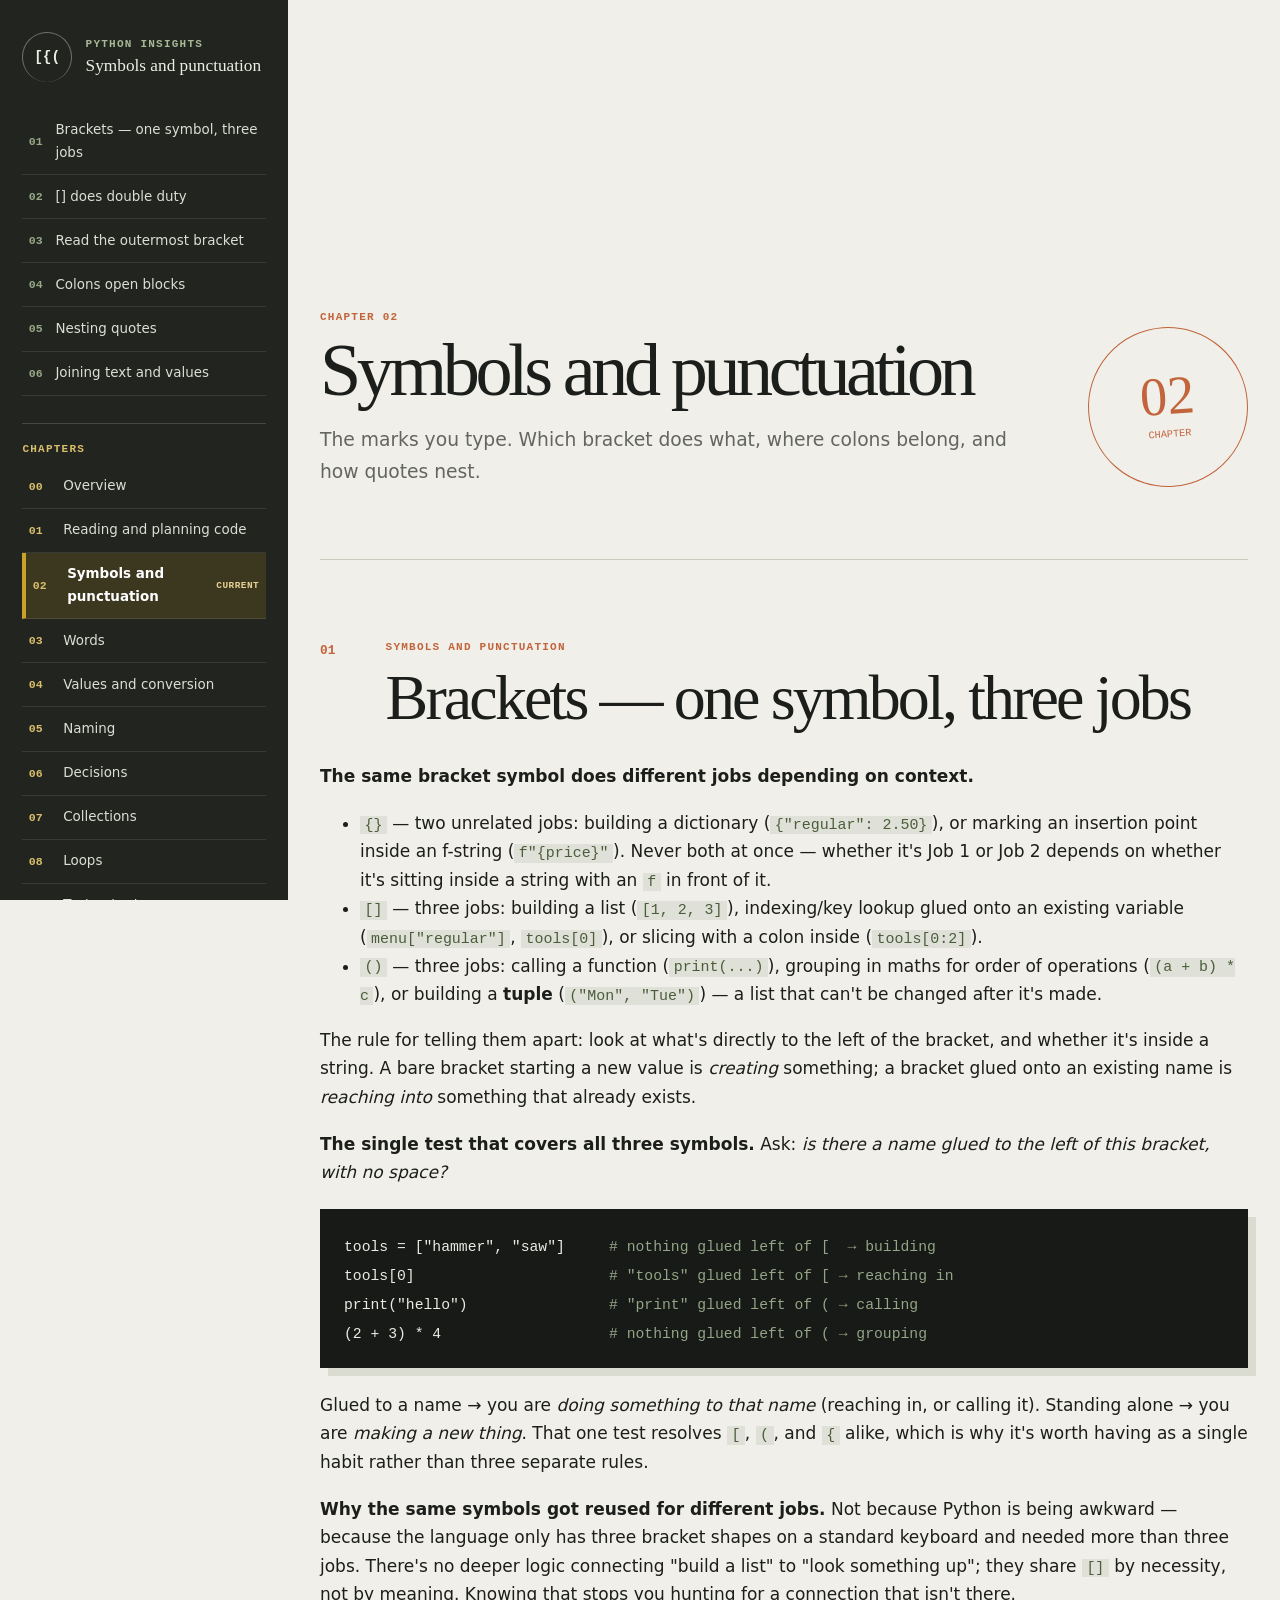
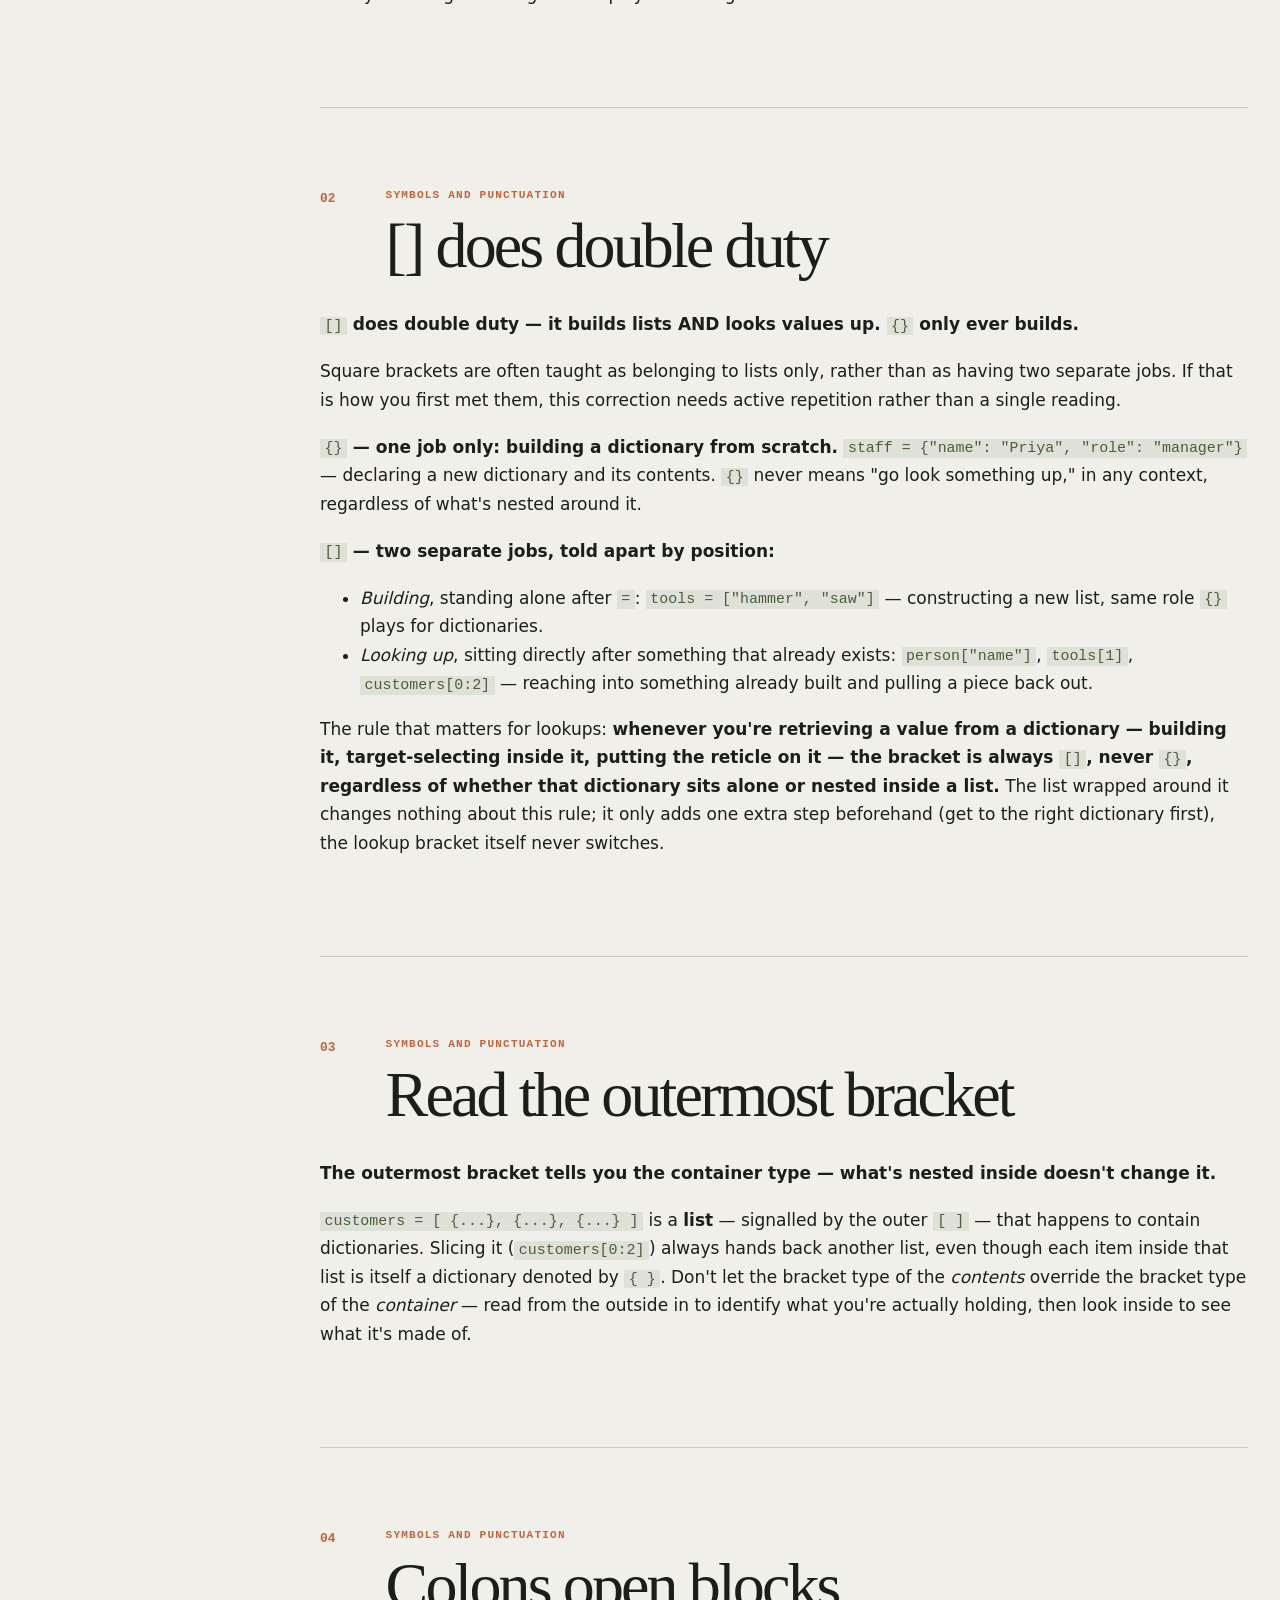
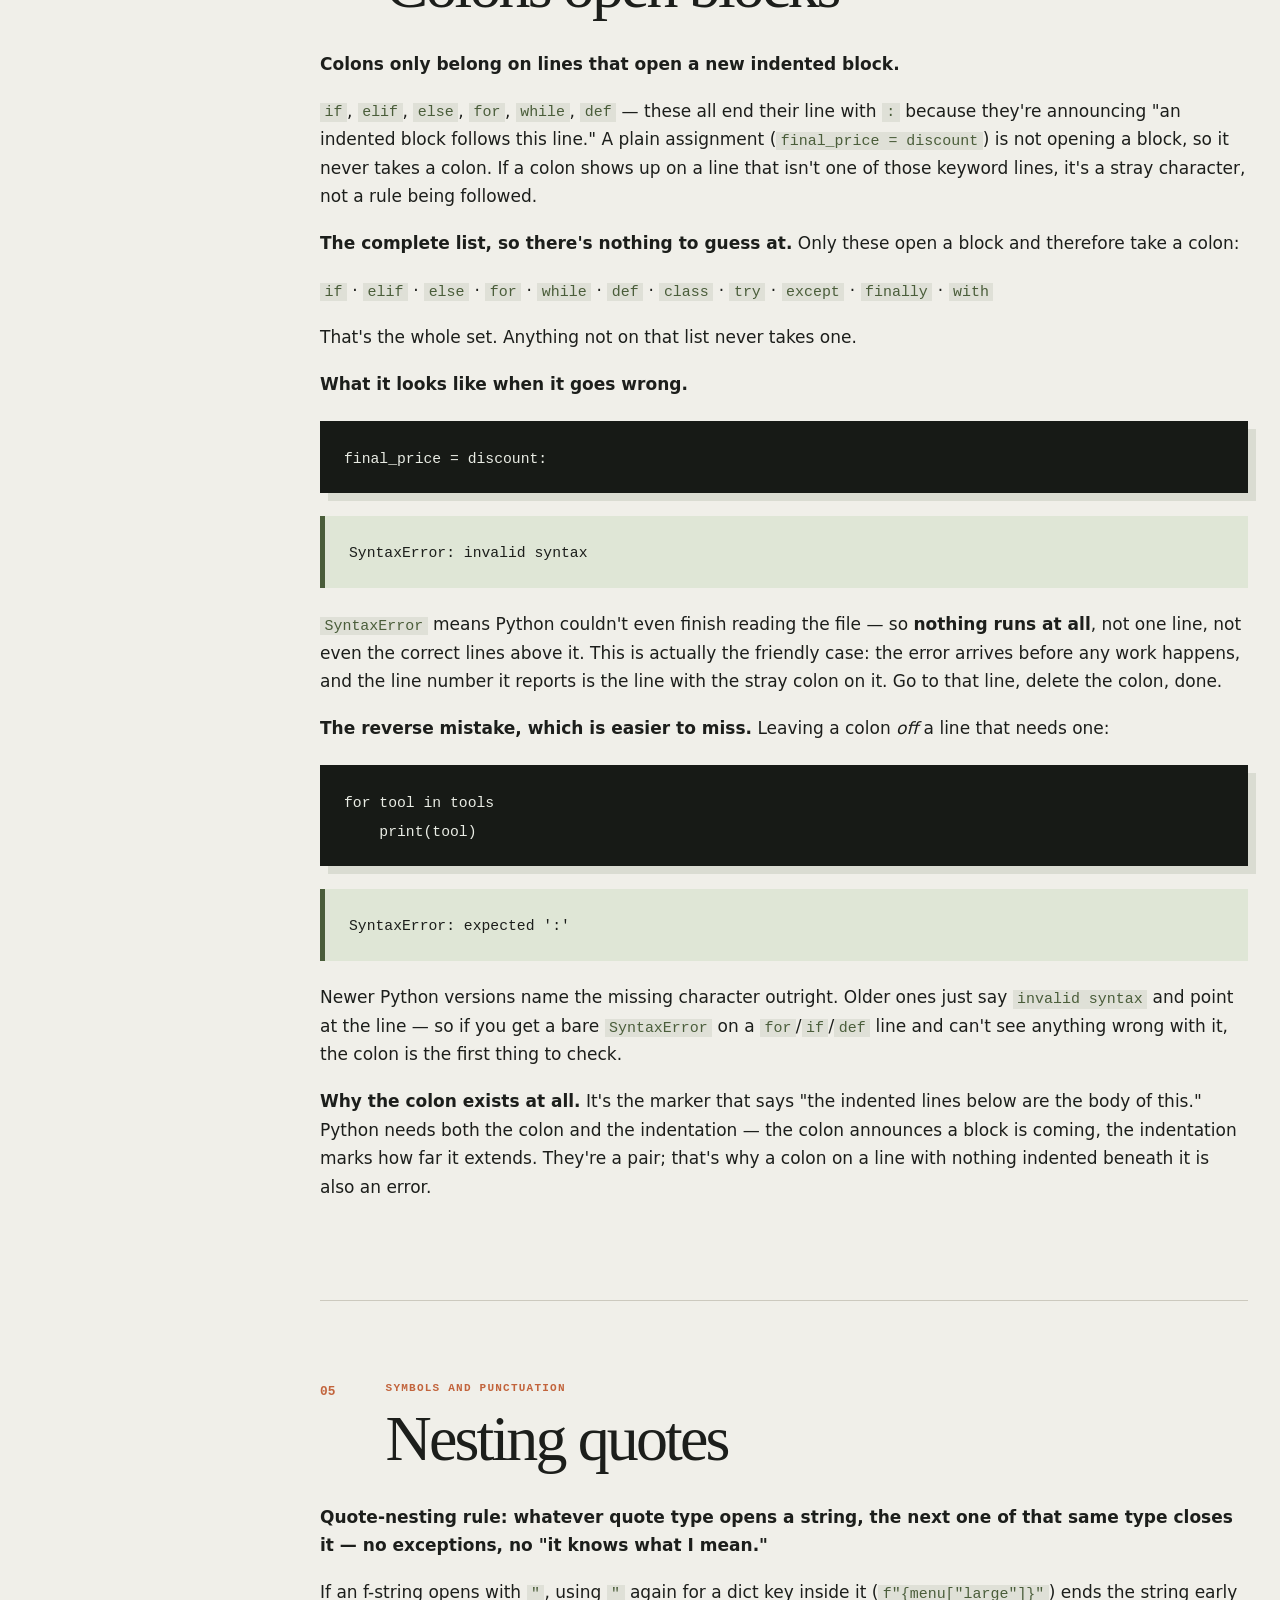
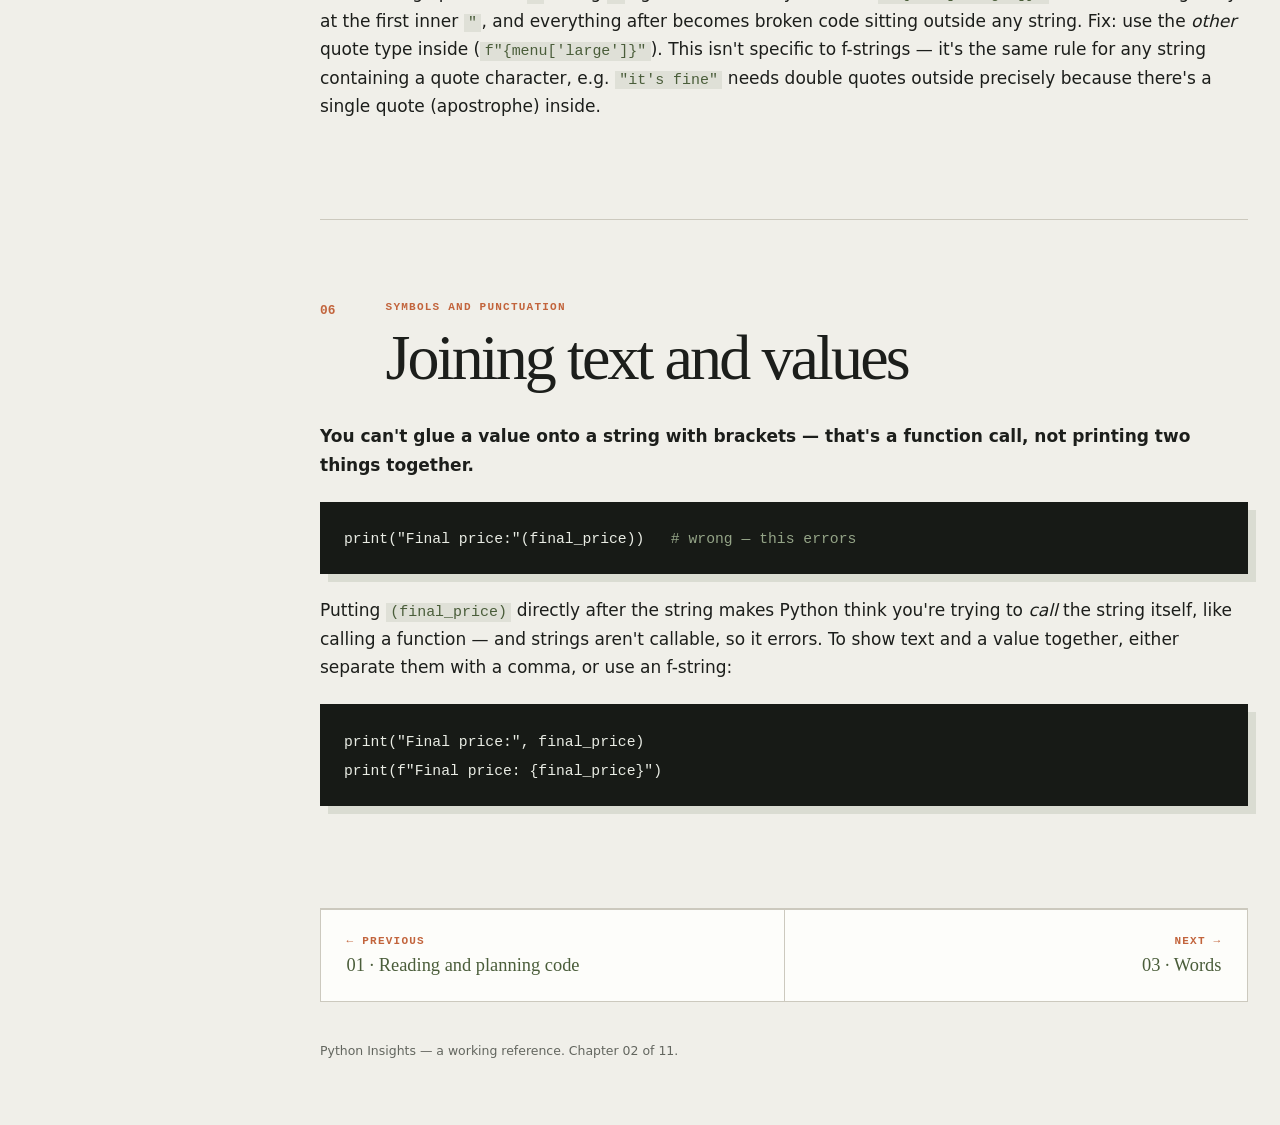
==== 02-symbols-and-punctuation.html @ 5f7ce71a "My insights learning python" ====
<!doctype html>
<html lang="en-GB">
<head>
<meta charset="utf-8">
<meta name="viewport" content="width=device-width, initial-scale=1">
<title>Symbols and punctuation &middot; Python Insights</title>
<link rel="stylesheet" href="assets/lesson-guide.css">
</head>
<body>
<a class="skip" href="#content">Skip to content</a>
<aside class="rail" aria-label="Guide navigation">
  <div class="brand"><a class="brand-mark brand-home" href="index.html" aria-label="Back to the overview"><span aria-hidden="true">[{(</span></a><div><p class="eyebrow">Python insights</p><p class="brand-name">Symbols and punctuation</p></div></div>
  <nav class="section-nav" aria-label="On this page"><ol>
    
    <li><a href="#brackets-one-symbol-three-jobs"><span>01</span> Brackets &mdash; one symbol, three jobs</a></li><li><a href="#does-double-duty"><span>02</span> [] does double duty</a></li><li><a href="#read-the-outermost-bracket"><span>03</span> Read the outermost bracket</a></li><li><a href="#colons-open-blocks"><span>04</span> Colons open blocks</a></li><li><a href="#nesting-quotes"><span>05</span> Nesting quotes</a></li><li><a href="#joining-text-and-values"><span>06</span> Joining text and values</a></li>
  </ol></nav>
  <nav class="course-nav" aria-label="Chapters">
    <p>Chapters</p>
    <ol>
      <li><a href="index.html"><span>00</span> Overview</a></li>
      <li><a href="01-reading-and-planning-code.html"><span>01</span> Reading and planning code</a></li>
      <li><a href="02-symbols-and-punctuation.html" aria-current="page"><span>02</span> Symbols and punctuation</a></li>
      <li><a href="03-words.html"><span>03</span> Words</a></li>
      <li><a href="04-values-and-conversion.html"><span>04</span> Values and conversion</a></li>
      <li><a href="05-naming.html"><span>05</span> Naming</a></li>
      <li><a href="06-decisions.html"><span>06</span> Decisions</a></li>
      <li><a href="07-collections.html"><span>07</span> Collections</a></li>
      <li><a href="08-loops.html"><span>08</span> Loops</a></li>
      <li><a href="09-text-output.html"><span>09</span> Text output</a></li>
      <li><a href="10-functions.html"><span>10</span> Functions</a></li>
      <li><a href="11-decorators.html"><span>11</span> Decorators</a></li>
    </ol>
  </nav>
  <div class="rail-note"><p><strong>A working reference.</strong></p><p>Open the chapter you are stuck in. Not written to be read cover to cover.</p><a class="rail-tidy" href="https://github.com/TidyWeb" target="_blank" rel="noopener"><img src="assets/tidyweb_logo_basalt_gold_transparent.png" alt=""><span><strong>TidyWeb</strong><small>View this project on GitHub</small></span></a></div>
</aside>
<main id="content">
  <header class="hero">
    <div><p class="eyebrow">Chapter 02</p><h1 class="intro-title"><span>Symbols and punctuation</span></h1><p class="lede">The marks you type. Which bracket does what, where colons belong, and how quotes nest.</p></div>
    <div class="hero-index"><strong>02</strong><span>chapter</span></div>
  </header>

  <section class="lesson" id="brackets-one-symbol-three-jobs">
    <div class="lesson-head"><p class="lesson-no">01</p><div><p class="eyebrow">Symbols and punctuation</p><h2>Brackets &mdash; one symbol, three jobs</h2></div></div>
    <p><strong>The same bracket symbol does different jobs depending on context.</strong></p>
<ul><li><code>{}</code> — two unrelated jobs: building a dictionary (<code>{"regular": 2.50}</code>), or marking an insertion point inside an f-string (<code>f"{price}"</code>). Never both at once — whether it's Job 1 or Job 2 depends on whether it's sitting inside a string with an <code>f</code> in front of it.</li><li><code>[]</code> — three jobs: building a list (<code>[1, 2, 3]</code>), indexing/key lookup glued onto an existing variable (<code>menu["regular"]</code>, <code>tools[0]</code>), or slicing with a colon inside (<code>tools[0:2]</code>).</li><li><code>()</code> — three jobs: calling a function (<code>print(...)</code>), grouping in maths for order of operations (<code>(a + b) * c</code>), or building a <strong>tuple</strong> (<code>("Mon", "Tue")</code>) — a list that can't be changed after it's made.</li></ul>
<p>The rule for telling them apart: look at what's directly to the left of the bracket, and whether it's inside a string. A bare bracket starting a new value is <em>creating</em> something; a bracket glued onto an existing name is <em>reaching into</em> something that already exists.</p>
<p><strong>The single test that covers all three symbols.</strong> Ask: <em>is there a name glued to the left of this bracket, with no space?</em></p>
<div class="code-block"><code>tools = ["hammer", "saw"]     <span class="code-comment"># nothing glued left of [  → building</span>
tools[0]                      <span class="code-comment"># "tools" glued left of [ → reaching in</span>
print("hello")                <span class="code-comment"># "print" glued left of ( → calling</span>
(2 + 3) * 4                   <span class="code-comment"># nothing glued left of ( → grouping</span></code></div>
<p>Glued to a name → you are <em>doing something to that name</em> (reaching in, or calling it). Standing alone → you are <em>making a new thing</em>. That one test resolves <code>[</code>, <code>(</code>, and <code>{</code> alike, which is why it's worth having as a single habit rather than three separate rules.</p>
<p><strong>Why the same symbols got reused for different jobs.</strong> Not because Python is being awkward — because the language only has three bracket shapes on a standard keyboard and needed more than three jobs. There's no deeper logic connecting "build a list" to "look something up"; they share <code>[]</code> by necessity, not by meaning. Knowing that stops you hunting for a connection that isn't there.</p>
  </section>
  <section class="lesson" id="does-double-duty">
    <div class="lesson-head"><p class="lesson-no">02</p><div><p class="eyebrow">Symbols and punctuation</p><h2>[] does double duty</h2></div></div>
    <p><strong><code>[]</code> does double duty — it builds lists AND looks values up. <code>{}</code> only ever builds.</strong></p>
<p>Square brackets are often taught as belonging to lists only, rather than as having two separate jobs. If that is how you first met them, this correction needs active repetition rather than a single reading.</p>
<p><strong><code>{}</code> — one job only: building a dictionary from scratch.</strong> <code>staff = {"name": "Priya", "role": "manager"}</code> — declaring a new dictionary and its contents. <code>{}</code> never means "go look something up," in any context, regardless of what's nested around it.</p>
<p><strong><code>[]</code> — two separate jobs, told apart by position:</strong></p>
<ul><li><em>Building</em>, standing alone after <code>=</code>: <code>tools = ["hammer", "saw"]</code> — constructing a new list, same role <code>{}</code> plays for dictionaries.</li><li><em>Looking up</em>, sitting directly after something that already exists: <code>person["name"]</code>, <code>tools[1]</code>, <code>customers[0:2]</code> — reaching into something already built and pulling a piece back out.</li></ul>
<p>The rule that matters for lookups: <strong>whenever you're retrieving a value from a dictionary — building it, target-selecting inside it, putting the reticle on it — the bracket is always <code>[]</code>, never <code>{}</code>, regardless of whether that dictionary sits alone or nested inside a list.</strong> The list wrapped around it changes nothing about this rule; it only adds one extra step beforehand (get to the right dictionary first), the lookup bracket itself never switches.</p>
  </section>
  <section class="lesson" id="read-the-outermost-bracket">
    <div class="lesson-head"><p class="lesson-no">03</p><div><p class="eyebrow">Symbols and punctuation</p><h2>Read the outermost bracket</h2></div></div>
    <p><strong>The outermost bracket tells you the container type — what's nested inside doesn't change it.</strong></p>
<p><code>customers = [ {...}, {...}, {...} ]</code> is a <strong>list</strong> — signalled by the outer <code>[ ]</code> — that happens to contain dictionaries. Slicing it (<code>customers[0:2]</code>) always hands back another list, even though each item inside that list is itself a dictionary denoted by <code>{ }</code>. Don't let the bracket type of the <em>contents</em> override the bracket type of the <em>container</em> — read from the outside in to identify what you're actually holding, then look inside to see what it's made of.</p>
  </section>
  <section class="lesson" id="colons-open-blocks">
    <div class="lesson-head"><p class="lesson-no">04</p><div><p class="eyebrow">Symbols and punctuation</p><h2>Colons open blocks</h2></div></div>
    <p><strong>Colons only belong on lines that open a new indented block.</strong></p>
<p><code>if</code>, <code>elif</code>, <code>else</code>, <code>for</code>, <code>while</code>, <code>def</code> — these all end their line with <code>:</code> because they're announcing "an indented block follows this line." A plain assignment (<code>final_price = discount</code>) is not opening a block, so it never takes a colon. If a colon shows up on a line that isn't one of those keyword lines, it's a stray character, not a rule being followed.</p>
<p><strong>The complete list, so there's nothing to guess at.</strong> Only these open a block and therefore take a colon:</p>
<p><code>if</code> · <code>elif</code> · <code>else</code> · <code>for</code> · <code>while</code> · <code>def</code> · <code>class</code> · <code>try</code> · <code>except</code> · <code>finally</code> · <code>with</code></p>
<p>That's the whole set. Anything not on that list never takes one.</p>
<p><strong>What it looks like when it goes wrong.</strong></p>
<div class="code-block"><code>final_price = discount:</code></div>
<div class="code-block code-block--out"><code>SyntaxError: invalid syntax</code></div>
<p><code>SyntaxError</code> means Python couldn't even finish reading the file — so <strong>nothing runs at all</strong>, not one line, not even the correct lines above it. This is actually the friendly case: the error arrives before any work happens, and the line number it reports is the line with the stray colon on it. Go to that line, delete the colon, done.</p>
<p><strong>The reverse mistake, which is easier to miss.</strong> Leaving a colon <em>off</em> a line that needs one:</p>
<div class="code-block"><code>for tool in tools
    print(tool)</code></div>
<div class="code-block code-block--out"><code>SyntaxError: expected ':'</code></div>
<p>Newer Python versions name the missing character outright. Older ones just say <code>invalid syntax</code> and point at the line — so if you get a bare <code>SyntaxError</code> on a <code>for</code>/<code>if</code>/<code>def</code> line and can't see anything wrong with it, the colon is the first thing to check.</p>
<p><strong>Why the colon exists at all.</strong> It's the marker that says "the indented lines below are the body of this." Python needs both the colon and the indentation — the colon announces a block is coming, the indentation marks how far it extends. They're a pair; that's why a colon on a line with nothing indented beneath it is also an error.</p>
  </section>
  <section class="lesson" id="nesting-quotes">
    <div class="lesson-head"><p class="lesson-no">05</p><div><p class="eyebrow">Symbols and punctuation</p><h2>Nesting quotes</h2></div></div>
    <p><strong>Quote-nesting rule: whatever quote type opens a string, the next one of that same type closes it — no exceptions, no "it knows what I mean."</strong></p>
<p>If an f-string opens with <code>"</code>, using <code>"</code> again for a dict key inside it (<code>f"{menu["large"]}"</code>) ends the string early at the first inner <code>"</code>, and everything after becomes broken code sitting outside any string. Fix: use the <em>other</em> quote type inside (<code>f"{menu['large']}"</code>). This isn't specific to f-strings — it's the same rule for any string containing a quote character, e.g. <code>"it's fine"</code> needs double quotes outside precisely because there's a single quote (apostrophe) inside.</p>
  </section>
  <section class="lesson" id="joining-text-and-values">
    <div class="lesson-head"><p class="lesson-no">06</p><div><p class="eyebrow">Symbols and punctuation</p><h2>Joining text and values</h2></div></div>
    <p><strong>You can't glue a value onto a string with brackets — that's a function call, not printing two things together.</strong></p>
<div class="code-block"><code>print("Final price:"(final_price))   <span class="code-comment"># wrong — this errors</span></code></div>
<p>Putting <code>(final_price)</code> directly after the string makes Python think you're trying to <em>call</em> the string itself, like calling a function — and strings aren't callable, so it errors. To show text and a value together, either separate them with a comma, or use an f-string:</p>
<div class="code-block"><code>print("Final price:", final_price)
print(f"Final price: {final_price}")</code></div>
  </section>
  <nav class="chapter-nav" aria-label="Previous and next chapter"><a class="chap-prev" href="01-reading-and-planning-code.html"><span>&#8592; Previous</span><strong>01 &middot; Reading and planning code</strong></a><a class="chap-next" href="03-words.html"><span>Next &#8594;</span><strong>03 &middot; Words</strong></a></nav>
  <footer>
    <p>Python Insights &mdash; a working reference. Chapter 02 of 11.</p>
  </footer>
</main>
</body>
</html>
---- assets/lesson-guide.css ----
:root {
  --ink:#1c1e1b; --paper:#f0efe9; --panel:#fdfdfa; --muted:#63665f;
  --green:#4a5d3a; --mint:#dfe6d6; --amber:#c9a227; --coral:#c2643c;
  --coral-soft:#f0dcd0; --line:#ccc9be; --rail:#21241f; --code:#171a16;
  --shadow:0 12px 30px rgba(28,30,27,.09);
  --serif:Georgia,"Times New Roman",serif;
  --sans:ui-sans-serif,system-ui,-apple-system,"Segoe UI",sans-serif;
  --mono:ui-monospace,SFMono-Regular,Menlo,Consolas,monospace;
}
*{box-sizing:border-box} html{scroll-behavior:smooth}
body{margin:0;color:var(--ink);background:var(--paper);font:17px/1.68 var(--sans)}
a{color:inherit}.skip{position:fixed;z-index:30;top:.7rem;left:.7rem;padding:.7rem 1rem;background:var(--panel);transform:translateY(-160%)}.skip:focus{transform:none}
p code,li code{padding:.08rem .28rem;color:var(--green);background:rgba(74,93,58,.10);font:.88em var(--mono)}
.rail{position:fixed;inset:0 auto 0 0;width:18rem;display:flex;flex-direction:column;gap:1.7rem;padding:2rem 1.4rem;overflow:auto;color:#eceee6;background:var(--rail)}
.brand{display:flex;gap:.85rem;align-items:center}.brand-mark{display:grid;width:3.1rem;aspect-ratio:1;place-items:center;border:1px solid rgba(255,255,255,.35);border-radius:50%;font:700 .9rem var(--mono)}
.rail .brand-home{flex:0 0 auto;padding:0;border:1px solid rgba(255,255,255,.35);color:#eceee6;text-decoration:none}.rail .brand-home:hover,.rail .brand-home:focus-visible{border-color:var(--amber);color:#fff;background:rgba(201,162,39,.16)}
.eyebrow,.card-label{font:800 .69rem/1.4 var(--mono);letter-spacing:.11em;text-transform:uppercase}.brand .eyebrow{margin:0 0 .2rem;color:#a8b795}.brand-name{margin:0;font:1.08rem/1.25 var(--serif)}
.rail ol{margin:0;padding:0;list-style:none}.rail a{display:flex;gap:.8rem;align-items:center;padding:.64rem .4rem;border-bottom:1px solid rgba(255,255,255,.1);color:#dcded6;font-size:.84rem;text-decoration:none}.rail a:hover,.rail a:focus-visible{color:#fff;background:rgba(255,255,255,.06)}.rail a span{color:#98a887;font:700 .72rem var(--mono)}
.course-nav{padding-top:1.15rem;border-top:1px solid rgba(255,255,255,.16)}.course-nav>p{margin:0 0 .45rem;color:#dbbe6b;font:800 .69rem/1.4 var(--mono);letter-spacing:.11em;text-transform:uppercase}.course-nav a{position:relative}.course-nav a span{min-width:1.35rem;color:#dbbe6b}.course-nav a[aria-current="page"]{border-left:4px solid var(--amber);color:#fff;background:rgba(201,162,39,.16);font-weight:750}.course-nav a[aria-current="page"]::after{content:"Current";margin-left:auto;color:#e8d193;font:700 .59rem var(--mono);letter-spacing:.05em;text-transform:uppercase}
.rail-note{margin-top:auto;padding:1rem;border-left:3px solid var(--coral);background:rgba(255,255,255,.055);font-size:.76rem}.rail-note p{margin:.15rem 0}.rail-note p:last-child{color:#b0b5a6}
main{margin-left:18rem}.hero,.lesson,footer{width:min(72rem,calc(100% - 4rem));margin-inline:auto}
.hero{display:grid;grid-template-columns:minmax(0,1fr) 10rem;gap:3rem;align-items:end;min-height:35rem;padding:6rem 0 4.5rem;border-bottom:1px solid var(--line)}
.hero .eyebrow,.lesson .eyebrow{margin:0 0 .65rem;color:var(--coral)}h1,h2,h3{font-family:var(--serif)}
h1{max-width:13ch;margin:.5rem 0 1.25rem;font-size:clamp(3.4rem,7vw,6.4rem);font-weight:500;letter-spacing:-.06em;line-height:.9}h1 em{color:var(--green);font-weight:400}.lede{max-width:48rem;margin:0;color:var(--muted);font-size:1.17rem}
.intro-title{max-width:none;font-size:clamp(2rem,5.8vw,5.25rem);line-height:.92}.intro-title span,.intro-title em{display:block;white-space:nowrap}.intro-title em{margin-top:.16em}
.hero-index{display:grid;aspect-ratio:1;place-content:center;border:1px solid var(--coral);border-radius:50%;color:var(--coral);text-align:center;transform:rotate(-4deg)}.hero-index strong{font:3.4rem/.9 var(--serif)}.hero-index span{display:block;max-width:7rem;margin-top:.45rem;font:.64rem/1.3 var(--mono);text-transform:uppercase}
.lesson{padding:5rem 0;border-bottom:1px solid var(--line);scroll-margin-top:1rem}.lesson-head{display:grid;grid-template-columns:3rem minmax(0,1fr);gap:1.1rem;align-items:start;margin-bottom:2rem}.lesson-no{margin:.18rem 0 0;color:var(--coral);font:700 .8rem var(--mono)}
h2{margin:0;font-size:clamp(2.35rem,5vw,4.35rem);font-weight:500;letter-spacing:-.045em;line-height:1}h3{margin:0 0 .65rem;font-size:1.45rem;line-height:1.2}p{margin:0 0 1.15rem}.thesis{max-width:58rem;font:1.35rem/1.55 var(--serif)}
.callout{margin:2rem 0;padding:1.4rem 1.6rem;border-left:5px solid var(--green);background:var(--mint)}.callout--amber{border-color:var(--amber);background:#efe7cc}.callout p:last-child{margin-bottom:0}
.two,.three{display:grid;gap:1rem}.two{grid-template-columns:repeat(2,1fr)}.three{grid-template-columns:repeat(3,1fr)}.two>*,.three>*,.practice>*{min-width:0}
.card{padding:1.45rem;border:1px solid var(--line);background:var(--panel);box-shadow:var(--shadow)}.card-label{margin:0 0 .6rem;color:var(--coral)}.card p:last-child{margin-bottom:0}.card--dark{border-color:var(--rail);color:#eceee6;background:var(--rail)}.card--dark .card-label{color:#a8b795}
.code-block{margin:1.4rem 0;padding:1.35rem 1.5rem;overflow-x:auto;color:#e9ece4;background:var(--code);box-shadow:8px 8px 0 rgba(74,93,58,.13)}.code-block code{font:.92rem/1.7 var(--mono);white-space:pre}.code-comment{color:#94a487}.code-string{color:#dbbe6b}.code-num{color:#9fb5c2}.code-bool{color:#c3b0d6;font-weight:800}
.anatomy,.operation{display:grid;grid-template-columns:1fr 3rem 1fr;gap:1rem;align-items:center;margin:2rem 0}.anatomy>div:not(.arrow),.operation>div:not(.arrow){padding:1.4rem;border-top:5px solid var(--green);background:var(--panel);box-shadow:var(--shadow)}.anatomy>div:last-child,.operation>div:last-child{border-color:var(--coral)}.arrow{color:var(--coral);font-size:2rem;text-align:center}.syntax{display:block;margin:.75rem 0 0;color:var(--green);font:700 1rem/1.5 var(--mono)}
.index-map{margin:2rem 0;padding:1.5rem;border:1px solid var(--line);background:var(--panel);box-shadow:var(--shadow);overflow-x:auto}.index-grid{display:grid;grid-template-columns:repeat(4,minmax(9.5rem,1fr));min-width:41rem}.index-cell{display:grid;text-align:center}.pos,.neg{padding:.55rem;font:700 .78rem var(--mono)}.pos{color:var(--green);background:var(--mint)}.neg{color:#8f4526;background:var(--coral-soft)}.value{padding:1.35rem .7rem;border:1px solid var(--line);border-right:0;background:#fff;font:1.08rem var(--mono)}.index-cell:last-child .value{border-right:1px solid var(--line)}.scroll-note{margin:.75rem 0 0;color:var(--muted);font-size:.78rem}
.route{display:grid;grid-template-columns:repeat(4,1fr);gap:.45rem;margin:2rem 0}.route article{position:relative;min-height:10rem;padding:1.05rem;background:var(--panel);box-shadow:var(--shadow)}.route article:after{content:"→";position:absolute;top:48%;right:-.65rem;z-index:2;color:var(--coral);font-size:1.25rem}.route article:last-child:after{display:none}.route span{color:var(--coral);font:700 .7rem var(--mono)}.route strong,.route small{display:block}.route strong{margin:.8rem 0 .35rem}.route small{color:var(--muted);line-height:1.45}
.checklist{display:grid;grid-template-columns:repeat(2,1fr);gap:1px;margin:0;padding:1px;list-style:none;background:var(--line)}.checklist li{display:grid;grid-template-columns:2rem 1fr;gap:.8rem;padding:1.1rem;background:var(--panel)}.checklist span{color:var(--coral);font:700 .8rem var(--mono)}.checklist p{margin:0}
.practice{display:grid;grid-template-columns:.9fr 1.1fr;gap:1rem}.practice>div{padding:1.6rem;border:1px solid var(--line);background:var(--panel)}.answer-lines{display:grid;gap:.8rem;margin-top:1rem}.answer-lines span{display:block;height:1.25rem;border-bottom:1px solid var(--line)}
.answer-check{margin-top:1rem;border:1px solid var(--line);background:var(--panel)}.answer-check summary{padding:1.15rem 1.35rem;cursor:pointer;color:var(--green);font-weight:800}.answer-check[open] summary{border-bottom:1px solid var(--line)}.answer-check>div{padding:1.35rem}.answer-check li{margin-bottom:.65rem}.future-note{margin-top:2rem;padding:1.5rem;border:1px solid var(--amber);background:var(--panel);box-shadow:8px 8px 0 #efe7cc}.future-note p:last-child{margin-bottom:0}
.mode-tag{display:inline-flex;align-items:center;gap:.45rem;margin:0 0 .75rem;padding:.28rem .55rem;border:2px solid var(--green);color:var(--green);background:var(--panel);font:800 .68rem var(--mono);letter-spacing:.08em;text-transform:uppercase}.mode-tag:before{content:"◉";font-size:.72rem}.mode-tag--change{border-style:dashed;border-color:var(--coral);color:#8f4526}.mode-tag--change:before{content:"◆"}.mode-tag--both{border-style:double;border-width:4px;border-color:var(--amber);color:#6b5510}.mode-tag--both:before{content:"↔"}
.output{margin:1rem 0 0;padding:.85rem 1rem;border-left:5px solid var(--green);color:var(--ink);background:var(--mint)}.output strong{display:block;margin-bottom:.25rem;font:.7rem var(--mono);letter-spacing:.08em;text-transform:uppercase}.output code{white-space:normal;overflow-wrap:anywhere}
.versus{display:grid;grid-template-columns:1fr 1fr;gap:1px;margin:2rem 0;padding:1px;background:var(--line)}.versus>article{min-width:0;padding:1.4rem;background:var(--panel)}
.state-line{margin:1rem 0;padding:1rem 1.2rem;border-left:5px solid var(--coral);background:var(--coral-soft)}.state-line p{margin:0}.state-line code{white-space:normal}
.catalogue{width:100%;border-collapse:collapse;margin:1.5rem 0;background:var(--panel);box-shadow:var(--shadow)}.catalogue th,.catalogue td{padding:.9rem 1rem;border:1px solid var(--line);text-align:left;vertical-align:top}.catalogue th{color:#eceee6;background:var(--rail);font:.75rem var(--mono);text-transform:uppercase}.catalogue td:first-child{white-space:nowrap}.catalogue-wrap{overflow-x:auto}
.operation--labelled{grid-template-columns:1fr minmax(8rem,auto) 1fr}.operation-label{display:grid;gap:.3rem;place-items:center;color:var(--coral);font:800 .72rem/1.35 var(--mono);text-align:center}.operation-label:after{content:"→";font:2rem/1 var(--serif)}
.diagnostic-grid{display:grid;grid-template-columns:repeat(2,1fr);gap:1rem}.diagnostic{padding:1.25rem;border:1px solid var(--line);background:var(--panel)}.diagnostic h3{font-size:1.2rem}.diagnostic .wrong{display:block;margin:.7rem 0;padding:.7rem;border-left:4px dashed var(--coral);background:var(--coral-soft);font:700 .85rem/1.5 var(--mono)}.diagnostic .actual{display:block;margin:.7rem 0;padding:.7rem;border-left:4px solid var(--green);background:var(--mint);font:.85rem/1.5 var(--mono)}
.choice-map-wrap{margin:2rem 0;overflow-x:auto}.choice-map{display:grid;grid-template-columns:9rem repeat(2,minmax(17rem,1fr));gap:1px;min-width:46rem;padding:1px;background:var(--line);box-shadow:var(--shadow)}.choice-corner,.choice-axis{display:grid;place-items:center;min-height:4.4rem;padding:1rem;color:#eceee6;background:var(--rail);font:800 .72rem/1.35 var(--mono);letter-spacing:.08em;text-align:center;text-transform:uppercase}.choice-corner{color:#a8b795}.choice-row-label{display:grid;place-items:center;padding:1rem;color:var(--green);background:var(--mint);font:800 .72rem/1.35 var(--mono);letter-spacing:.08em;text-align:center;text-transform:uppercase}.choice-cell{display:grid;align-content:start;min-height:12rem;padding:1.15rem;background:var(--panel)}.choice-entry{display:grid;grid-template-columns:3.1rem minmax(0,1fr);gap:.9rem;align-items:center;padding:.25rem;color:inherit;text-decoration:none}.choice-entry+.choice-entry{margin-top:.9rem;padding-top:1.15rem;border-top:1px solid var(--line)}.choice-entry .brand-mark,.symbol-link .brand-mark,.guide-card .brand-mark{border-color:var(--line);color:var(--green);background:var(--paper)}.choice-entry strong,.choice-entry small{display:block}.choice-entry strong{font:1.2rem/1.2 var(--serif)}.choice-entry small{margin-top:.3rem;color:var(--muted);line-height:1.35}.choice-empty{grid-template-columns:3.1rem minmax(0,1fr);gap:.9rem;place-content:center;align-items:center;color:var(--muted);background:#e9e7dd;text-align:left}.choice-empty .brand-mark{border-style:dashed;border-color:#aaa49a;color:#777;background:#e3e1d6}.choice-empty strong,.choice-empty small{display:block}.choice-empty strong{font:1.2rem/1.2 var(--serif)}.choice-empty small{margin-top:.35rem;line-height:1.35}.choice-empty code{color:var(--ink);font:.9em var(--mono)}
.symbol-strip-wrap{margin:2rem 0;overflow-x:auto;border:1px solid var(--line);background:var(--line);box-shadow:var(--shadow)}.symbol-strip{display:grid;grid-template-columns:repeat(9,minmax(5.5rem,1fr));gap:1px;min-width:50rem}.symbol-link{display:grid;gap:.8rem;place-items:center;min-height:9rem;padding:1rem .4rem;color:inherit;background:var(--panel);text-align:center;text-decoration:none}.symbol-link strong{font:.86rem/1.25 var(--serif)}
.connection-title{margin:3.2rem 0 .55rem}.connection-title:first-of-type{margin-top:0}.connection-link{color:inherit;text-decoration:none}.connection-link .brand-mark{margin-bottom:1rem;border-color:var(--line);color:var(--green);background:var(--paper)}
.lesson-introduction{padding-block:4rem}.lesson-introduction .thesis{margin-bottom:0}.shape-summary-grid{display:grid;grid-template-columns:repeat(4,minmax(0,1fr));gap:1rem;margin:2.2rem 0 1.8rem}.shape-summary{min-width:0}.shape-name{display:grid;min-height:4.4rem;margin:0;padding:.8rem 1rem;place-items:center;border:1px solid var(--green);border-radius:1.15rem;color:var(--green);background:var(--panel);box-shadow:var(--shadow);font-size:1.35rem;text-align:center}.shape-summary p{margin:.85rem .2rem 0;color:var(--muted);font-size:.94rem;line-height:1.55}.shape-summary-close{max-width:58rem;margin:0;font:1.1rem/1.6 var(--serif)}.connection-story{display:grid;grid-template-columns:repeat(2,minmax(0,1fr));gap:1px;margin:2rem 0;padding:1px;background:var(--line)}.connection-story article{position:relative;min-width:0;padding:1.4rem;background:var(--panel)}.connection-story article::after{content:"→";position:absolute;right:-.72rem;bottom:1rem;z-index:2;color:var(--coral);font:1.45rem/1 var(--serif)}.connection-story article:nth-child(2n)::after{content:"↓";right:1rem;bottom:-.78rem}.connection-story article:last-child::after{display:none}.story-step{min-height:2.55rem;margin:0 0 .55rem;padding-right:3.6rem;color:var(--coral);font:800 .69rem/1.4 var(--mono);letter-spacing:.08em;text-transform:uppercase}.story-icon{position:absolute;top:1.05rem;right:1.2rem;width:2.55rem;border-color:var(--line);color:var(--green);background:var(--paper);font-size:.72rem}.story-icon-pair{position:absolute;top:1.05rem;right:1.2rem;display:flex}.story-icon-pair .story-icon{position:static;width:2.4rem;background:var(--paper)}.story-icon-pair .story-icon+.story-icon{margin-left:-.45rem;background:var(--panel)}.story-icon-pair+.story-step{padding-right:4.8rem}.story-code{display:block;margin:1rem 0;padding:.85rem 1rem;overflow-x:auto;color:#e9ece4;background:var(--code);font:.82rem/1.55 var(--mono);white-space:nowrap}.connection-story article>p:last-child{margin-bottom:0}.story-result{margin:-.35rem 0 1rem;padding-left:.8rem;border-left:4px solid var(--amber);color:var(--muted);font-size:.82rem}.story-result strong{color:var(--ink)}
.guide-grid{display:grid;grid-template-columns:repeat(3,1fr);gap:1rem}.guide-card{display:grid;grid-template-columns:3.1rem minmax(0,1fr);gap:1rem;align-content:start;min-height:12rem;color:inherit;text-decoration:none}.guide-card h3{align-self:center;margin:0}.guide-card p{grid-column:1/-1;margin-top:.3rem;color:var(--muted)}.guide-card:hover,.guide-card:focus-visible,.symbol-link:hover,.symbol-link:focus-visible,.choice-entry:hover,.choice-entry:focus-visible{border-color:var(--green);background:#f7f5ec}
footer{display:flex;justify-content:space-between;align-items:flex-end;gap:2rem;padding:2.2rem 0 4rem;color:var(--muted);font-size:.78rem}footer p{max-width:48rem;margin:.25rem 0}.tidy{display:inline-flex;align-items:center;gap:.6rem;color:var(--green);font-weight:800;text-decoration:none;white-space:nowrap}.tidy img{display:block;width:2.75rem;height:2.75rem;object-fit:cover;border-radius:.4rem;box-shadow:0 5px 14px rgba(33,36,31,.16)}
:focus-visible{outline:3px solid var(--amber);outline-offset:3px}
@media(max-width:1100px){.guide-grid,.shape-summary-grid{grid-template-columns:repeat(2,1fr)}}
@media(max-width:720px){.guide-grid{grid-template-columns:1fr}.guide-card{min-height:0}.choice-map-wrap,.symbol-strip-wrap{margin-inline:-1rem;padding-inline:1rem;border-inline:0;background:transparent}.choice-map,.symbol-strip{border:1px solid var(--line)}}
@media(max-width:1100px){.rail{position:static;width:100%;padding:1rem 1.25rem;overflow:visible}.brand{justify-content:center}.section-nav{overflow-x:auto}.section-nav ol{display:flex;min-width:max-content}.rail .section-nav a{border:0}.course-nav{padding-top:1rem}.course-nav>p{text-align:center}.course-nav ol{display:grid;grid-template-columns:repeat(5,minmax(0,1fr));gap:1px;background:rgba(255,255,255,.1)}.rail .course-nav a{height:100%;padding:.62rem .55rem;border:0;background:var(--rail)}.rail .course-nav a[aria-current="page"]{border-left:4px solid var(--amber);background:rgba(201,162,39,.16)}.course-nav a[aria-current="page"]::after{display:none}.rail-note{display:none}main{margin-left:0}.route{grid-template-columns:repeat(2,1fr)}.route article:nth-child(2):after{content:"↓";top:auto;right:1rem;bottom:-1rem}.route article:nth-child(3){grid-column:2;grid-row:2}.route article:nth-child(3):after{content:"←";right:auto;left:-.65rem}.route article:nth-child(4){grid-column:1;grid-row:2}}
@media(max-width:480px){.course-nav ol{grid-template-columns:repeat(2,minmax(0,1fr))}.rail .course-nav a{font-size:.76rem}}
@media(max-width:720px){.hero,.lesson,footer{width:min(100% - 2rem,72rem)}.hero{grid-template-columns:1fr;min-height:0;padding:4rem 0 3rem}h1{font-size:clamp(3rem,16vw,4.7rem)}.hero-index{width:7rem}.lesson{padding:3.5rem 0}.lesson-introduction{padding-block:3rem}.two,.three,.anatomy,.operation,.route,.checklist,.practice,.diagnostic-grid,.versus,.connection-story,.shape-summary-grid{grid-template-columns:1fr}.connection-story article::after,.connection-story article:nth-child(2n)::after{content:"↓";right:1rem;bottom:-.78rem}.connection-story article:last-child::after{display:none}.story-code{white-space:normal;overflow-wrap:anywhere}.arrow{transform:rotate(90deg)}.operation-label:after{content:"↓"}.route article{min-height:0}.route article:nth-child(3),.route article:nth-child(4){grid-column:auto;grid-row:auto}.route article:after,.route article:nth-child(2):after,.route article:nth-child(3):after{content:"↓";top:auto;right:1rem;bottom:-1rem;left:auto}.catalogue{min-width:42rem}footer{display:block}.tidy{margin-top:1rem}}
@media print{.rail{display:none}main{margin-left:0}.hero{min-height:auto}.card,.code-block,.index-map,.catalogue{box-shadow:none}}

/* ---- additions for Python Insights working reference ---- */
.code-block--out{color:#1c1e1b;background:var(--mint);border-left:5px solid var(--green);box-shadow:none}
.code-block--out .code-comment{color:#6b7a5a}
.guide-card.card{padding:1.45rem}
.guide-card.card h3{align-self:center}
.shape-summary p small{color:var(--muted);line-height:1.5}
.lesson .code-block+p{margin-top:1.15rem}
.catalogue td a{color:var(--green);font-weight:700}
.versus .code-block{margin-bottom:0}

/* ---- chapter navigation (footer prev/next) ---- */
.chapter-nav{display:grid;grid-template-columns:1fr 1fr;gap:1px;width:min(72rem,calc(100% - 4rem));margin:0 auto;padding:1px;background:var(--line)}
.chapter-nav a{display:grid;gap:.3rem;padding:1.5rem 1.6rem;background:var(--panel);color:inherit;text-decoration:none;transition:background .15s}
.chapter-nav a:hover,.chapter-nav a:focus-visible{background:#f7f5ec}
.chapter-nav span{color:var(--coral);font:800 .69rem/1.4 var(--mono);letter-spacing:.11em;text-transform:uppercase}
.chapter-nav strong{font:1.15rem/1.25 var(--serif);color:var(--green)}
.chap-next{text-align:right}

/* ---- TidyWeb badge in the rail note ---- */
.rail-tidy{display:grid;grid-template-columns:2.6rem minmax(0,1fr);gap:.7rem;align-items:center;margin-top:1rem;padding-top:.9rem;border-top:1px solid rgba(255,255,255,.16);color:#eceee6;text-decoration:none}
.rail-tidy img{display:block;width:2.6rem;height:2.6rem;object-fit:contain;border-radius:.35rem;background:#fff;padding:.2rem}
.rail-tidy strong,.rail-tidy small{display:block}
.rail-tidy strong{font:800 .82rem var(--sans);letter-spacing:.02em}
.rail-tidy small{margin-top:.1rem;color:#b0b5a6;font-size:.68rem;line-height:1.3}
.rail-tidy:hover strong,.rail-tidy:focus-visible strong{color:#e8d193}
.rail-tidy:hover img,.rail-tidy:focus-visible img{box-shadow:0 0 0 2px var(--amber)}

/* footer badge */
footer .tidy img{object-fit:contain;background:#fff;padding:.2rem}

@media(max-width:720px){.chapter-nav{grid-template-columns:1fr;width:min(100% - 2rem,72rem)}.chap-next{text-align:left}}
@media(max-width:1100px){.rail-tidy{max-width:22rem;margin-inline:auto}}
@media print{.chapter-nav{display:none}}

/* brand mark as a home link (chapter pages only) */
.rail a.brand-mark{display:grid;gap:0;border-bottom:0;font:700 .9rem var(--mono)}
.rail a.brand-mark span{color:inherit;font:inherit}

/* ---- box / containment figures ---- */
.box-figure{margin:2rem 0;padding:1.5rem;border:1px solid var(--line);background:var(--panel);box-shadow:var(--shadow);overflow-x:auto}
.box-figure svg{display:block;width:100%;min-width:34rem;height:auto}
.lesson h3{margin:2.6rem 0 .65rem;color:var(--green)}
.lesson h3:first-of-type{margin-top:2rem}

/* logo is now palette-matched and knocked out - no tile needed */
.rail-tidy img{background:none;padding:0;border-radius:0;width:2.9rem;height:2.9rem}
footer .tidy img{background:none;padding:0;border-radius:0}

/* breathing room around code that introduces a figure */
.lesson .code-block+p{margin-top:1.3rem}
.lesson p+.box-figure{margin-top:1.6rem}

/* ---- author's note on the overview page ---- */
.lesson-note{padding:2.6rem 0 0;border-bottom:0}
.author-note{max-width:52rem;margin:0;border-color:var(--green);box-shadow:8px 8px 0 var(--mint)}
.author-note .card-label{margin:0 0 .9rem;color:var(--green)}
.author-note p{font:1.02rem/1.65 var(--serif)}
.author-note p:last-child{margin-bottom:0;color:var(--green);font-weight:600}
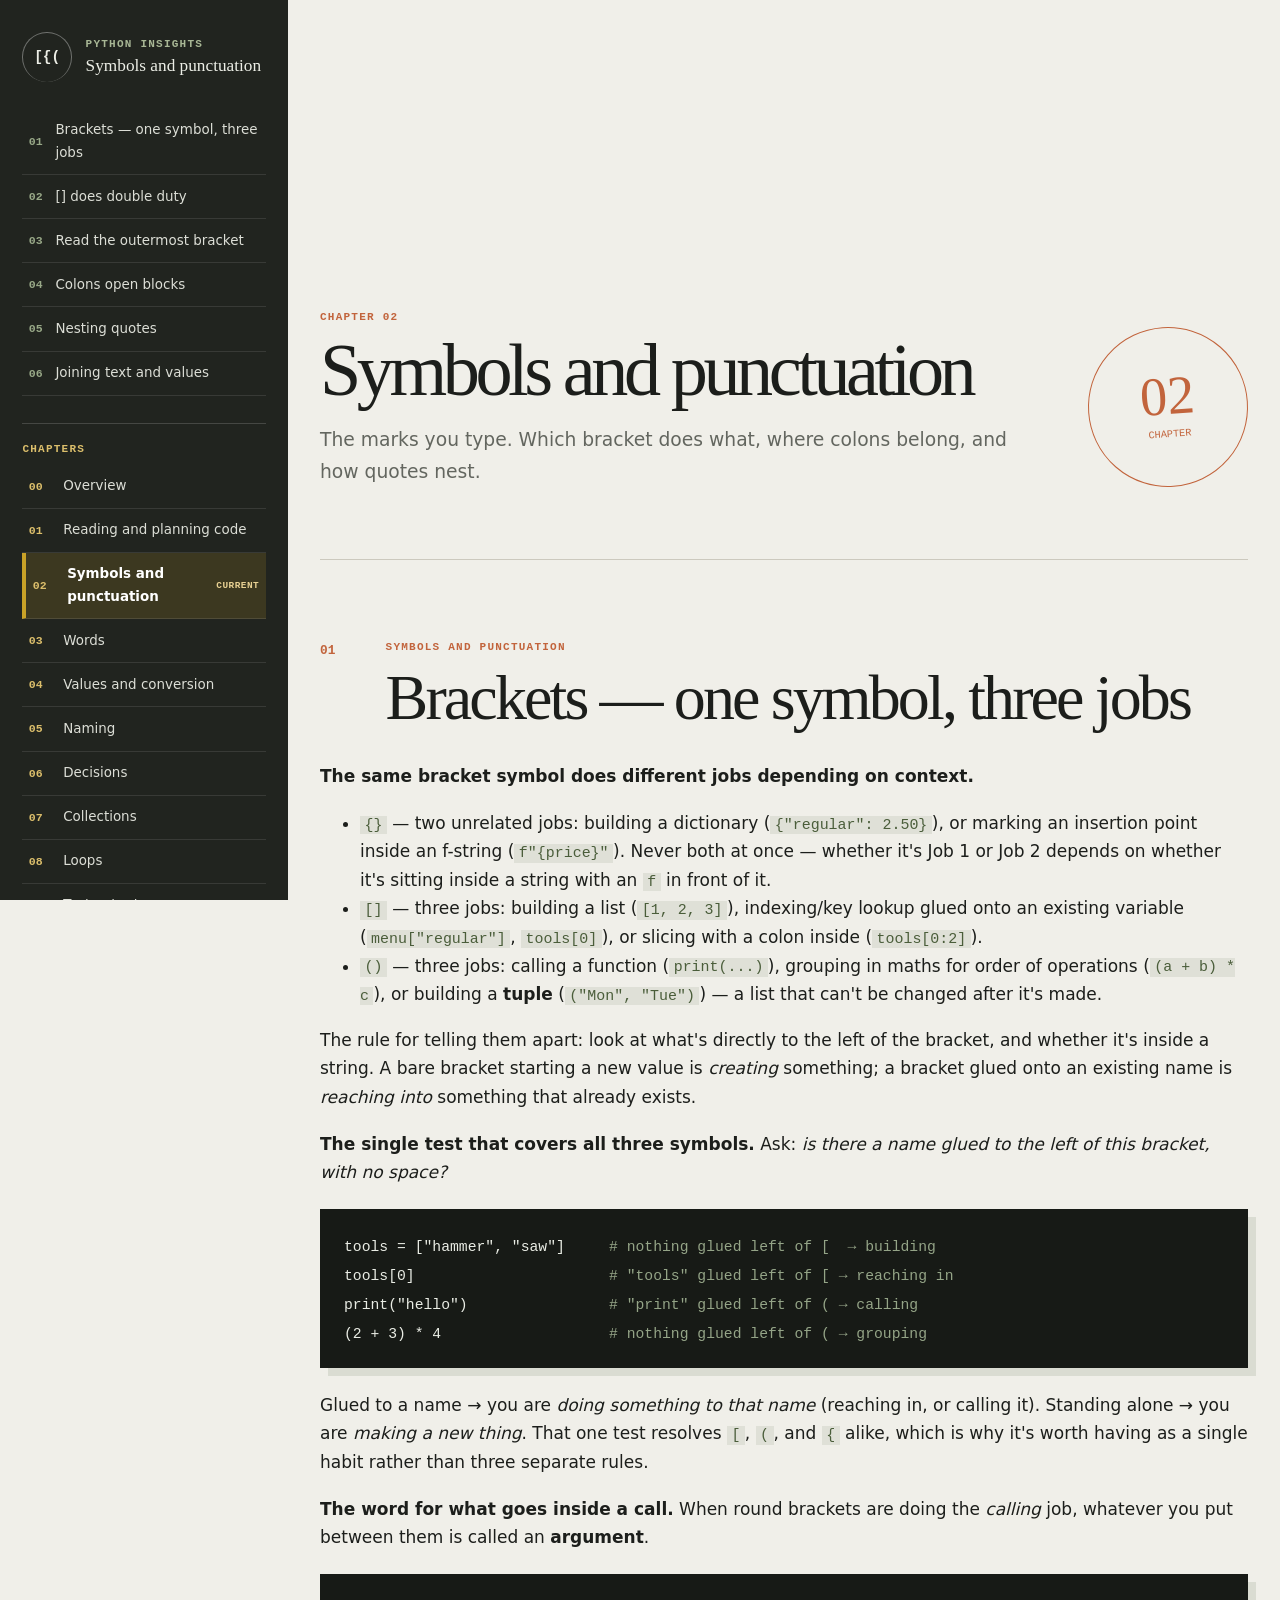
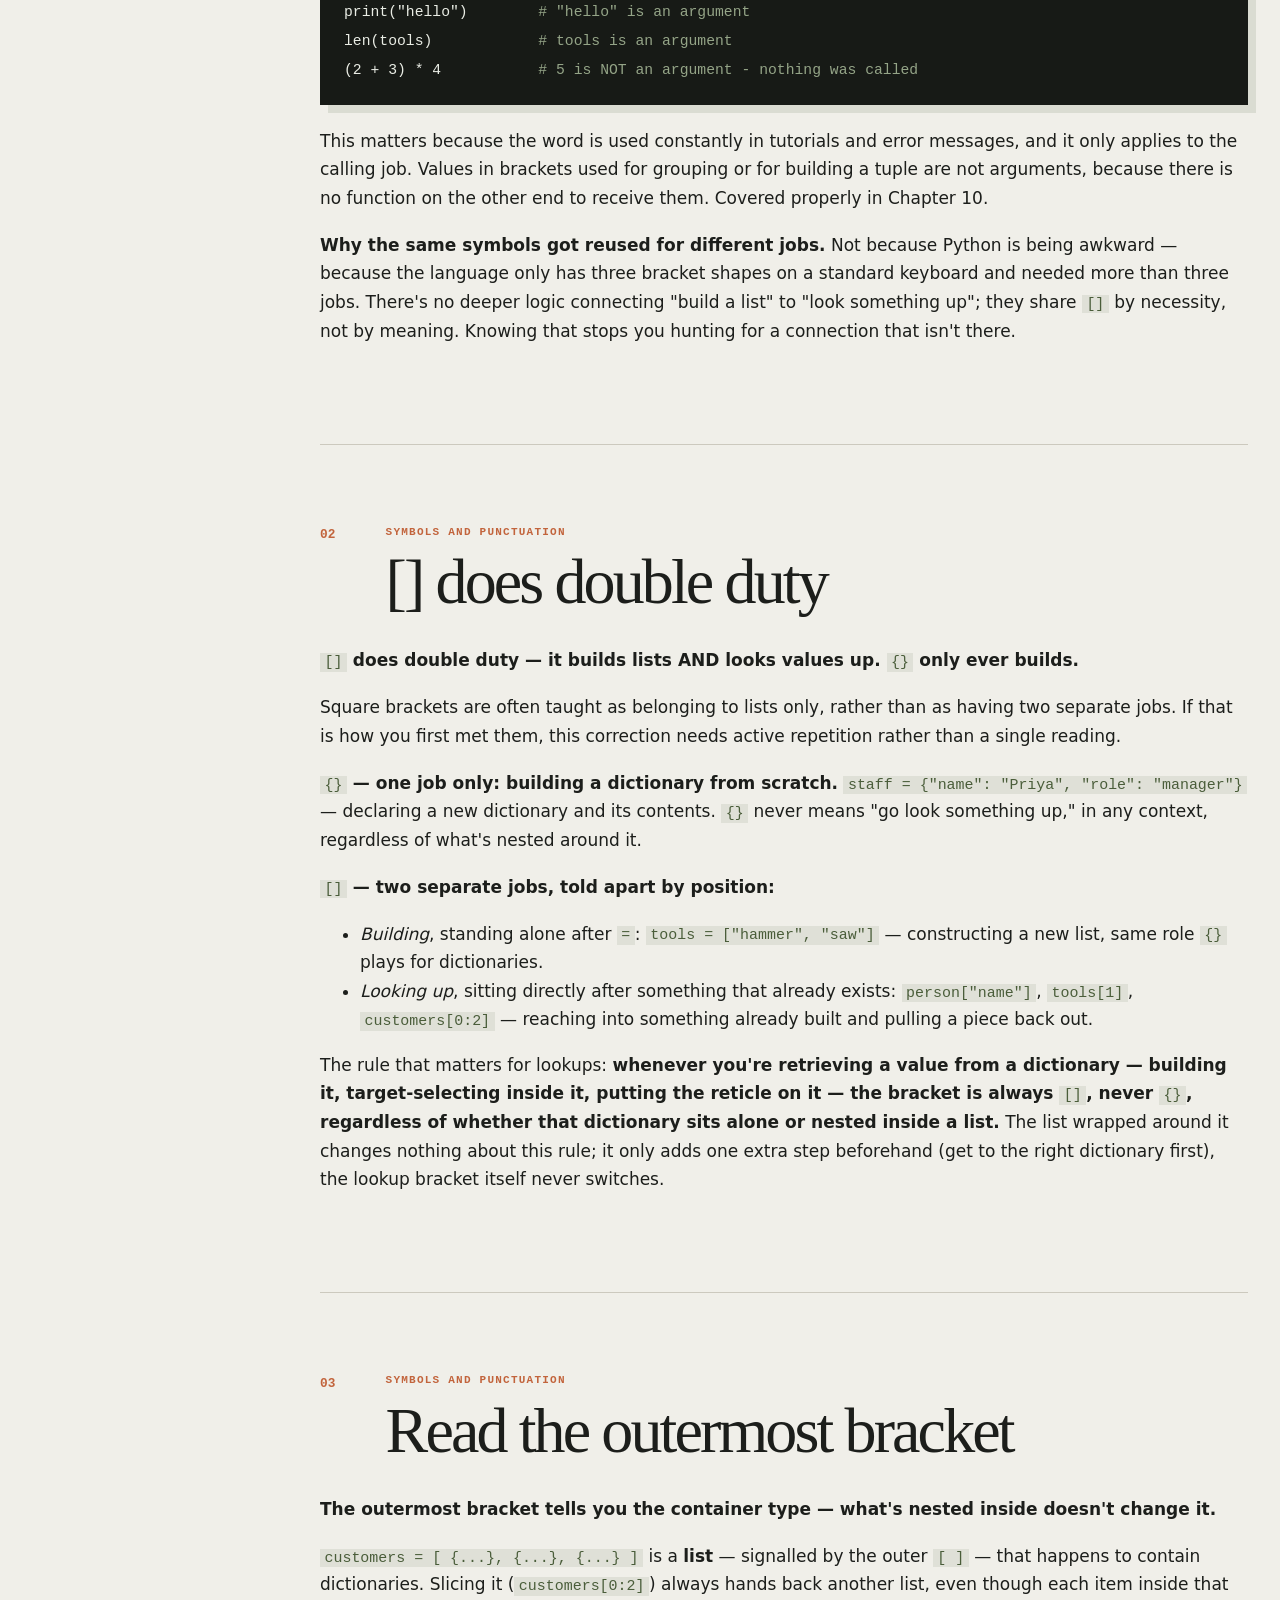
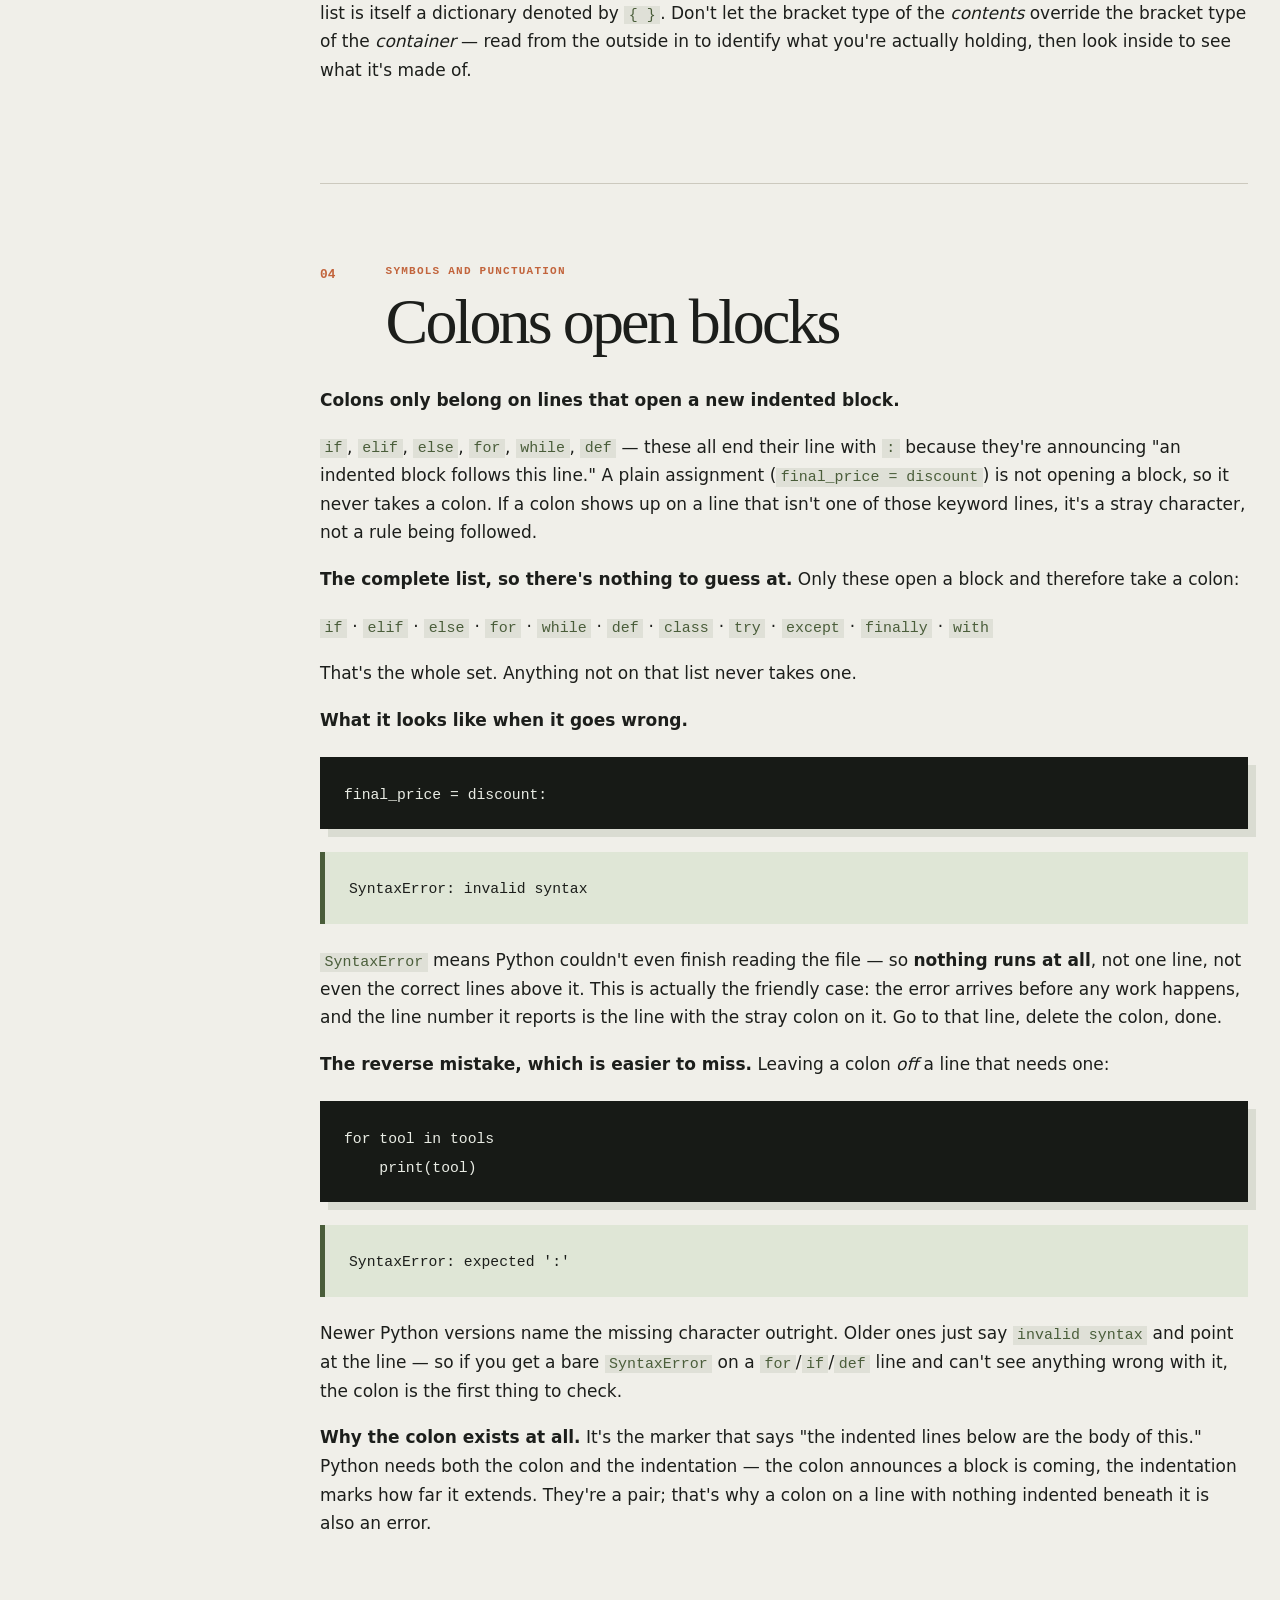
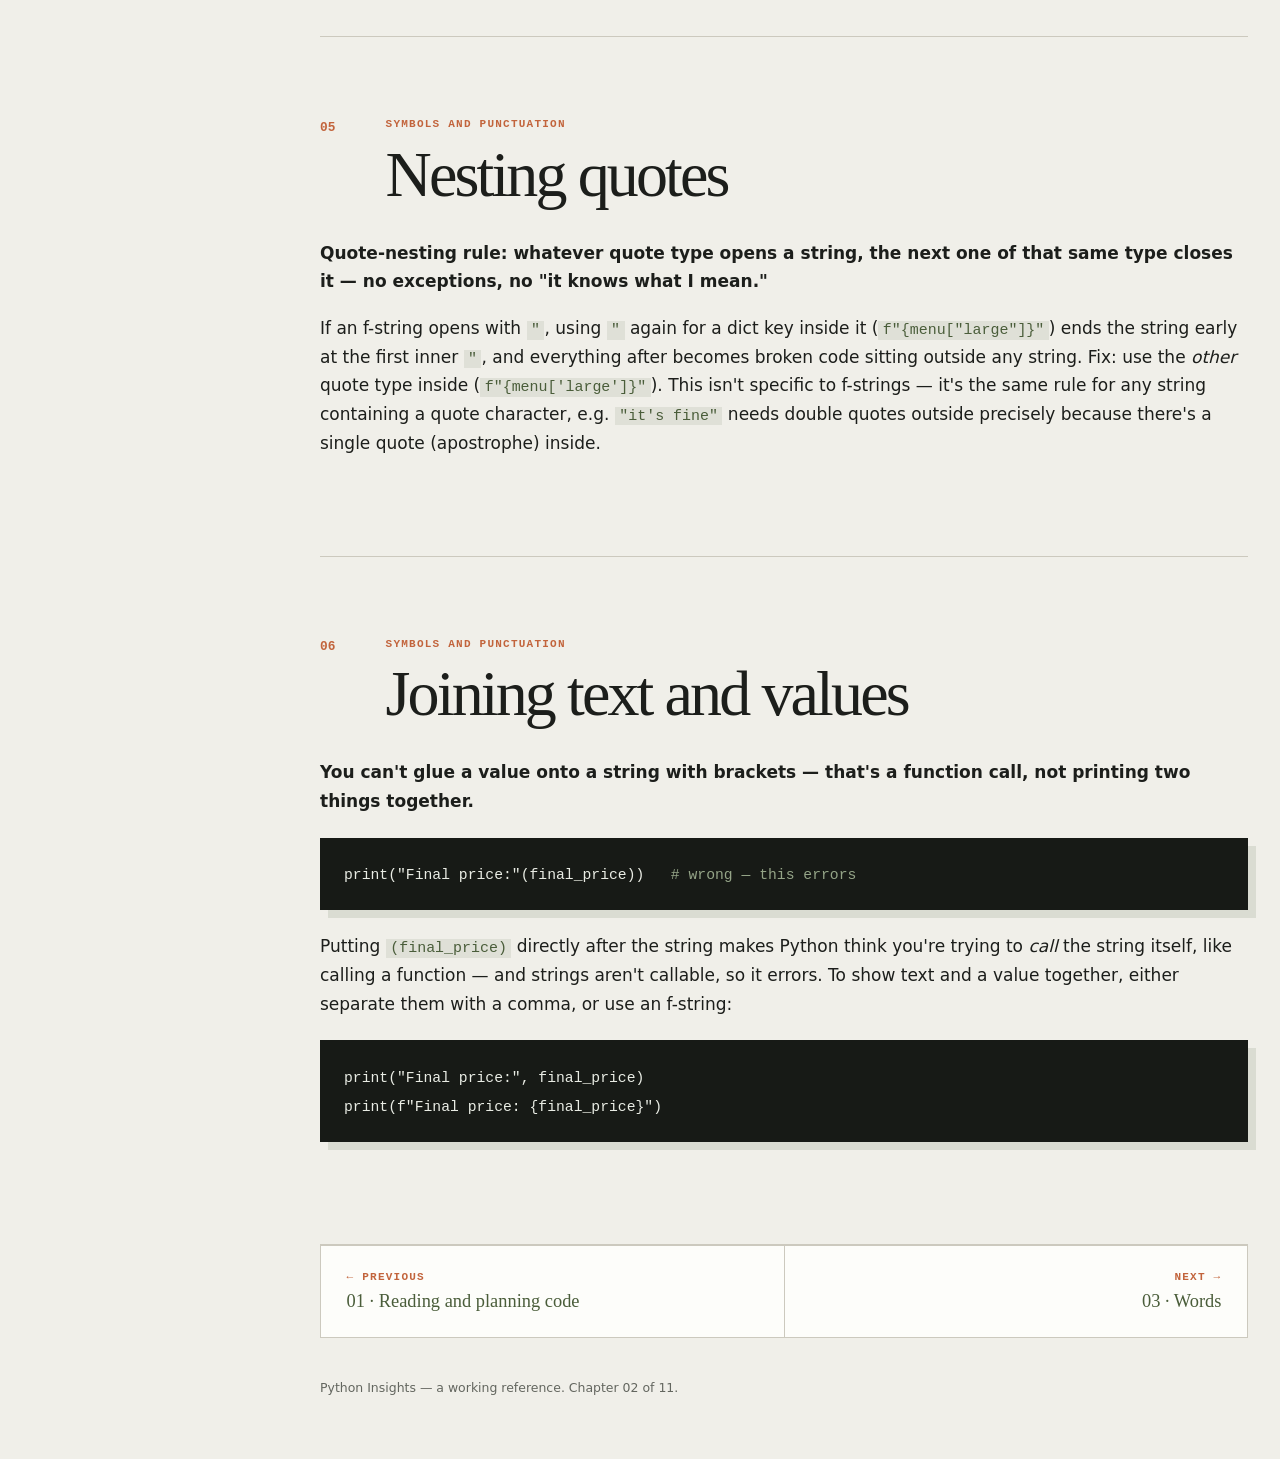
==== commit 3b93b78b: "Introduce arguments where brackets are explained; add parameters and arguments intro to Functions" ====
--- a/02-symbols-and-punctuation.html
+++ b/02-symbols-and-punctuation.html
@@ -50,6 +50,11 @@
 print("hello")                <span class="code-comment"># "print" glued left of ( → calling</span>
 (2 + 3) * 4                   <span class="code-comment"># nothing glued left of ( → grouping</span></code></div>
 <p>Glued to a name → you are <em>doing something to that name</em> (reaching in, or calling it). Standing alone → you are <em>making a new thing</em>. That one test resolves <code>[</code>, <code>(</code>, and <code>{</code> alike, which is why it's worth having as a single habit rather than three separate rules.</p>
+<p><strong>The word for what goes inside a call.</strong> When round brackets are doing the <em>calling</em> job, whatever you put between them is called an <strong>argument</strong>.</p>
+<div class="code-block"><code>print("hello")        <span class="code-comment"># "hello" is an argument</span>
+len(tools)            <span class="code-comment"># tools is an argument</span>
+(2 + 3) * 4           <span class="code-comment"># 5 is NOT an argument - nothing was called</span></code></div>
+<p>This matters because the word is used constantly in tutorials and error messages, and it only applies to the calling job. Values in brackets used for grouping or for building a tuple are not arguments, because there is no function on the other end to receive them. Covered properly in Chapter 10.</p>
 <p><strong>Why the same symbols got reused for different jobs.</strong> Not because Python is being awkward — because the language only has three bracket shapes on a standard keyboard and needed more than three jobs. There's no deeper logic connecting "build a list" to "look something up"; they share <code>[]</code> by necessity, not by meaning. Knowing that stops you hunting for a connection that isn't there.</p>
   </section>
   <section class="lesson" id="does-double-duty">
